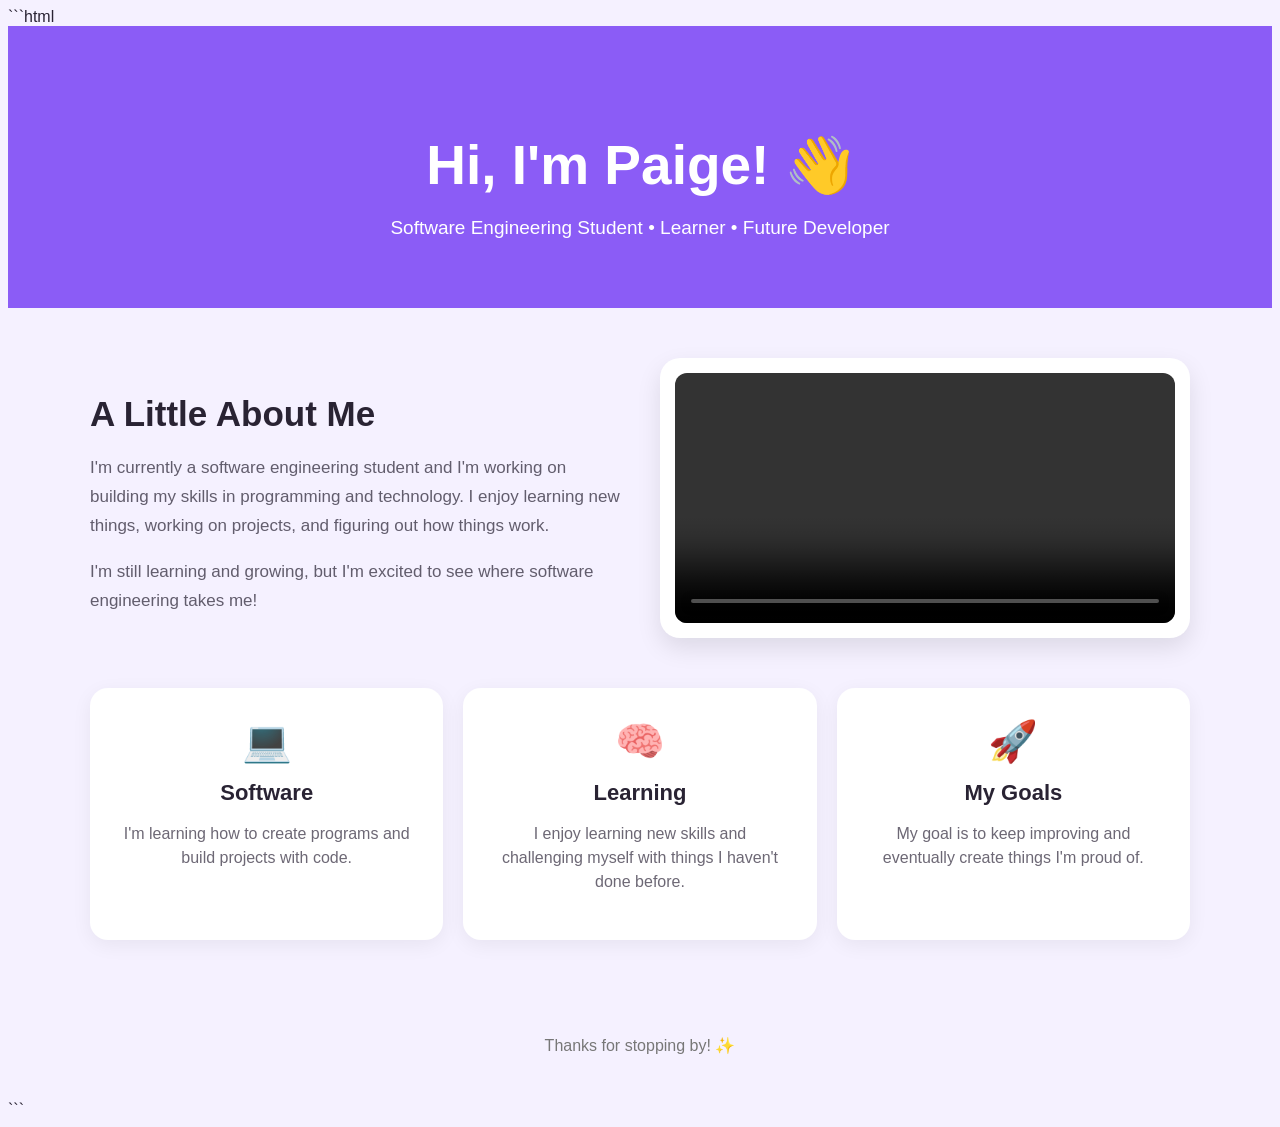
==== main.html @ 23676ce3 "updates" ====
```html
<!DOCTYPE html>
<html lang="en">
<head>
    <meta charset="UTF-8">
    <meta name="viewport" content="width=device-width, initial-scale=1.0">
    <link rel="stylesheet" href="main.css">
    <title>About Me</title>
</head>

<body>

    <header>
        <h1>Hi, I'm Paige! 👋</h1>
        <p>Software Engineering Student • Learner • Future Developer</p>
    </header>

    <main>

        <section class="intro">
            <div class="text">
                <h2>A Little About Me</h2>

                <p>
                    I'm currently a software engineering student and I'm
                    working on building my skills in programming and technology.
                    I enjoy learning new things, working on projects, and
                    figuring out how things work.
                </p>

                <p>
                    I'm still learning and growing, but I'm excited to see
                    where software engineering takes me!
                </p>
            </div>

            <div class="video">
                <video loop playsinline controls>
                    <source src="media/clip.mp4" type="video/mp4">
                    Your browser does not support the video tag.
                </video>
            </div>
        </section>

        <section class="cards">

            <div class="card">
                <span>💻</span>
                <h3>Software</h3>
                <p>
                    I'm learning how to create programs and build projects
                    with code.
                </p>
            </div>

            <div class="card">
                <span>🧠</span>
                <h3>Learning</h3>
                <p>
                    I enjoy learning new skills and challenging myself with
                    things I haven't done before.
                </p>
            </div>

            <div class="card">
                <span>🚀</span>
                <h3>My Goals</h3>
                <p>
                    My goal is to keep improving and eventually create things
                    I'm proud of.
                </p>
            </div>

        </section>

    </main>

    <footer>
        <p>Thanks for stopping by! ✨</p>
    </footer>

</body>
</html>
```
---- main.css ----
```css
* {
    box-sizing: border-box;
    margin: 0;
    padding: 0;
}

body {
    font-family: Arial, sans-serif;
    background: #f5f1ff;
    color: #292333;
}

/* Header */

header {
    text-align: center;
    padding: 70px 20px 50px;
    background: #8b5cf6;
    color: white;
}

header h1 {
    font-size: 55px;
    margin-bottom: 15px;
}

header p {
    font-size: 19px;
}

/* Main */

main {
    max-width: 1100px;
    margin: auto;
    padding: 50px 25px;
}

/* Introduction */

.intro {
    display: grid;
    grid-template-columns: 1fr 1fr;
    gap: 40px;
    align-items: center;
    margin-bottom: 50px;
}

.text h2 {
    font-size: 35px;
    margin-bottom: 20px;
}

.text p {
    font-size: 17px;
    line-height: 1.7;
    margin-bottom: 15px;
    color: #625d6d;
}

/* Video */

.video {
    background: white;
    padding: 15px;
    border-radius: 20px;
    box-shadow: 0 10px 25px rgba(0, 0, 0, 0.1);
}

.video video {
    width: 100%;
    display: block;
    border-radius: 12px;
}

/* Cards */

.cards {
    display: grid;
    grid-template-columns: repeat(3, 1fr);
    gap: 20px;
}

.card {
    background: white;
    padding: 30px;
    border-radius: 18px;
    text-align: center;
    transition: transform 0.2s ease;
    box-shadow: 0 5px 20px rgba(0, 0, 0, 0.06);
}

.card:hover {
    transform: translateY(-8px);
}

.card span {
    font-size: 40px;
}

.card h3 {
    margin: 15px 0 10px;
    font-size: 22px;
}

.card p {
    color: #6d6875;
    line-height: 1.5;
}

/* Footer */

footer {
    text-align: center;
    padding: 30px;
    color: #777;
}

/* Phone */

@media (max-width: 700px) {

    header h1 {
        font-size: 40px;
    }

    .intro {
        grid-template-columns: 1fr;
    }

    .cards {
        grid-template-columns: 1fr;
    }
}
```
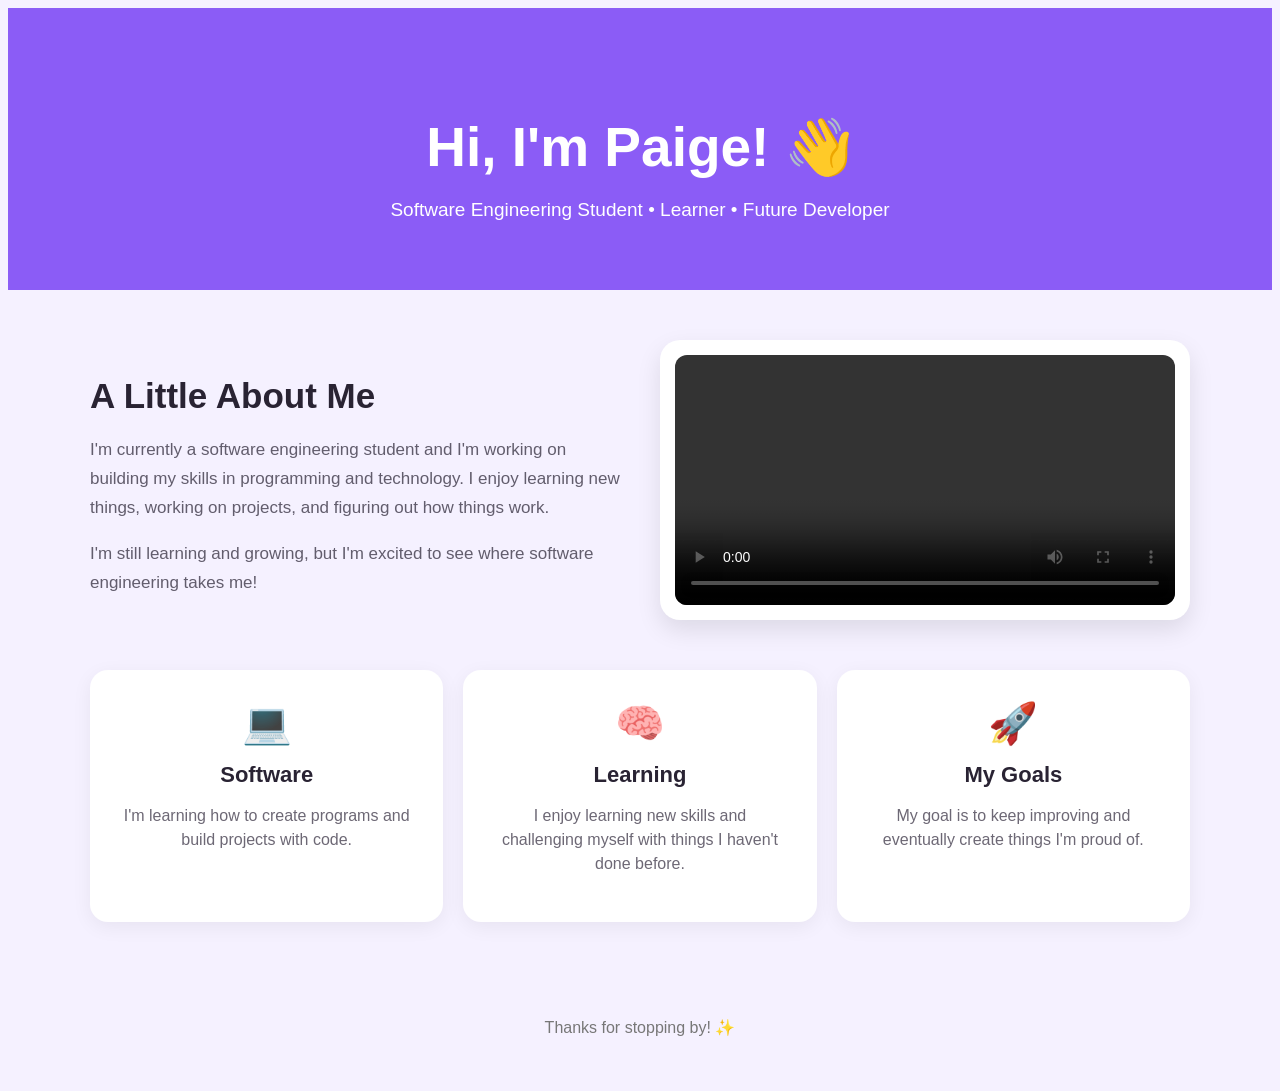
==== commit 44ae1b30: "updates" ====
--- a/main.html
+++ b/main.html
@@ -1,4 +1,4 @@
-```html
+<html>
 <!DOCTYPE html>
 <html lang="en">
 <head>
@@ -81,4 +81,3 @@
 
 </body>
 </html>
-```
